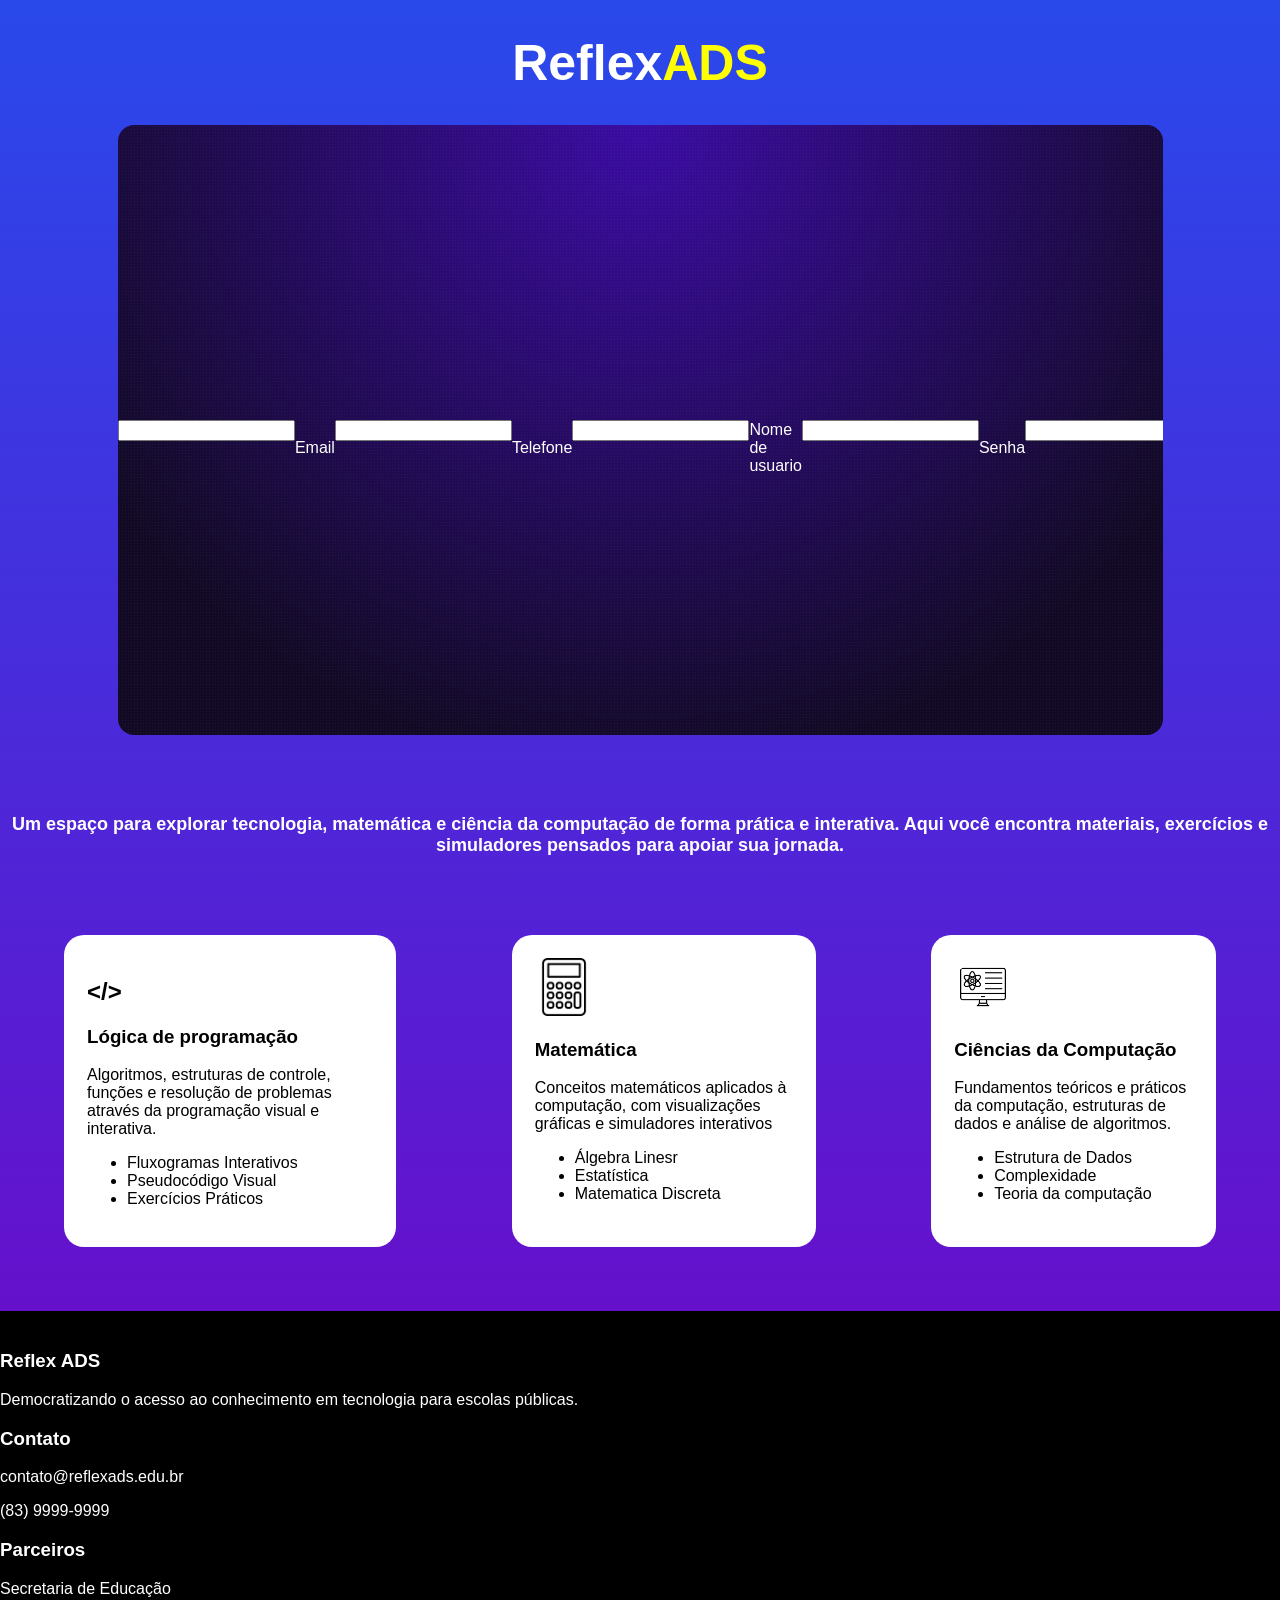
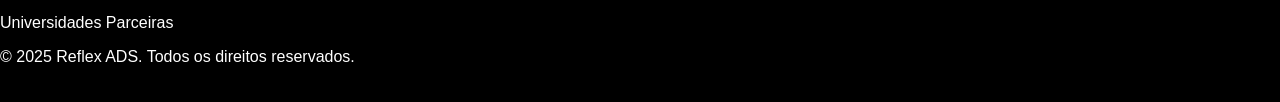
==== cadastro.html @ 3d188626 "adicionei duas telas novas (inicial e explorar)" ====
<!DOCTYPE html>
 <html lang="pt-br">
 <head>
    <meta charset="UTF-8">
    <meta name="viewport" content="width=device-width, initial-scale=1.0">

    <link rel="stylesheet" href="/src/style.css">
    

    <title>Cadastro Reflex ADS</title>
 </head>
 <body>

     <h1 id="reflex">Reflex <span id="ads">ADS</span></h1>

   <section class="seccadastro">
        <div id="cadastro" class="cadastro">
            <h2>Cadastro</h2
            <label for="name">Nome completo</label><br>
            <input type="text" id="name" name="name"><br><br

            <label for="idade">Idade</label><br>
            <input type="number" id="idade" name="idade"><br><br

            <label for="email">Email</label><br>
            <input type="email" name="email" id="email"><br><br

            <label for="telefone">Telefone</label><br>
            <input type="number"  name="tel" id="tel"><br><br

            <label for="text">Nome de usuario</label><br>
            <input type="text" name="user" id="user" tel><br><br

            <label for="password">Senha</label><br>
            <input type="password" name="password" id="password"><br><br

            <label for="confirmPassword">Confirme sua senha</label><br>

            <input type="password" name="confirmPassword" id="confirmPassword"><br><br

            <button id="register" class="register">Finalizar Cadastro</button

            <button id="login" class="login">Login</button>
            
            
        </div>
    </section>

   
    <section id="descricao-cad" class="descricao-cad">
       
     <h2>Um espaço para explorar tecnologia, matemática e ciência da computação de forma prática e interativa. Aqui você encontra materiais, exercícios e simuladores pensados para apoiar sua jornada.</h2>

    </section>



    <section id="cardsinfo" class="cardsinfo">

        <div id="logicaProg" class="logicaProg">
           <h2><strong>&lt/&gt</strong></h2>
            <h3>Lógica de programação</h3>
            <p>Algoritmos, estruturas de controle, funções e resolução de problemas através da programação visual e interativa.</p>
        
            <ul>
                <li>Fluxogramas Interativos</li>
                <li>Pseudocódigo Visual</li>
                <li>Exercícios Práticos</li>
            </ul>
        </div>

        <div id="matematica" class="matematica">
            <img src="/src/img/fiveicon_calculadora.png" alt="Icone de calculadora" style="width: 58px; height: 58px;">
            <h3>Matemática</h3>
            <p>Conceitos matemáticos aplicados à computação, com visualizações gráficas e simuladores interativos</p>
        
            <ul>
                <li>Álgebra Linesr</li>
                <li>Estatística</li>
                <li>Matematica Discreta</li>
            </ul>
        </div>

        <div id="cienciasComput" class="cienciasComput">
            <img src="/src/img/cienciasComput.png" alt="Ciencia da computação" style="width: 58px; height: 58px;">

            <h3>Ciências da Computação</h3>
            <p>Fundamentos teóricos e práticos da computação, estruturas de dados e análise de algoritmos.</p>      

            <ul>
                <li>Estrutura de Dados</li>
                <li>Complexidade</li>
                <li>Teoria da computação</li>
            </ul>

        </div>

    </section>



    <footer>
       <h3>Reflex ADS</h3>
       <p>Democratizando o acesso ao conhecimento em tecnologia para escolas públicas.</p> 
        

       <h3>Contato</h3>
       <p>contato@reflexads.edu.br</p>
       <p>(83) 9999-9999</p>

       <h3>Parceiros</h3>
       <p>Secretaria de Educação</p>
       <p>Universidades Parceiras</p>



       <p>© 2025 Reflex ADS. Todos os direitos reservados.</p>
        
        
    
    </footer>



    
 </body>
 </html>
---- src/style.css ----
body{
    color: white;
    font: 1em sans-serif;
    padding: 0;
    height: 100%;
    margin: 0;
    background: linear-gradient(to bottom, #2949EB, #7700C2);
}

h1{
    font-size: 50px;
    display: flex;
    align-items: center;
    justify-content: center;
}

span{
    color: yellow;
}



.seccadastro{
    display: flex;
    align-items: center;
    justify-content: center;

}


.login{
    width: 981px;
    height: 546px;
    display: flex;
    justify-content: center;
    align-items: center;
    position: relative;
    overflow: hidden;
    border-radius: 1rem;
    background: radial-gradient(circle at top center, #3b0ca3 0%, #120a25 80%);
    background-size: cover;
    color: #fff;
    padding: 2rem;
    
    
}



.login::after{
    content: "";
    position: absolute;
    inset: 0;
    background-image: radial-gradient(white 1px, transparent 1px);
    background-size: 3px 3px;
    opacity: 0.05;
    pointer-events: none;
    z-index: 2;
}

.descricao-cad h2{
    display: flex;
    align-items: center;
    justify-content: center;
    padding-top: 5%;
    font-size: 18px;
    text-align: center;
}

.descricao-log h2{
    display: flex;
    align-items: center;
    justify-content: center;
    padding-top: 5%;
    font-size: 18px;
    text-align: center;
}


.cadastro{
    display: flex;
    width: 981px;
    height: 546px;
    align-items: center;
    justify-content: center;
    position: relative;
    overflow: hidden;
    border-radius: 1rem;
    background: radial-gradient(circle at top center, #3b0ca3 0%, #120a25 80%);
    background-size: cover;
    color: #fff;
    padding: 2rem;  
}

.cadastro::after{
    content: "";
    position: absolute;
    inset: 0;
    background-image: radial-gradient(white 1px, transparent 1px);
    background-size: 3px 3px;
    opacity: 0.05;
    pointer-events: none;
    z-index: 2;
}
   

.cardsinfo{
    
    display: flex;
    padding: 5%;
    gap: 10%;
}

.logicaProg{
    padding: 2%;
    color: black;
    border-radius: 20px;
    background-color: white;

}

.matematica{
    padding: 2%;
    color: black;
    border-radius: 20px;
    background-color: white;
}

.cienciasComput{
    padding: 2%;
    border-radius: 20px;
    color: black;
    background-color: white;
}












footer{
    color: white;
    max-width: 100%;
    background-color: black;
    width: 100%;
    padding: 20px 0;
}
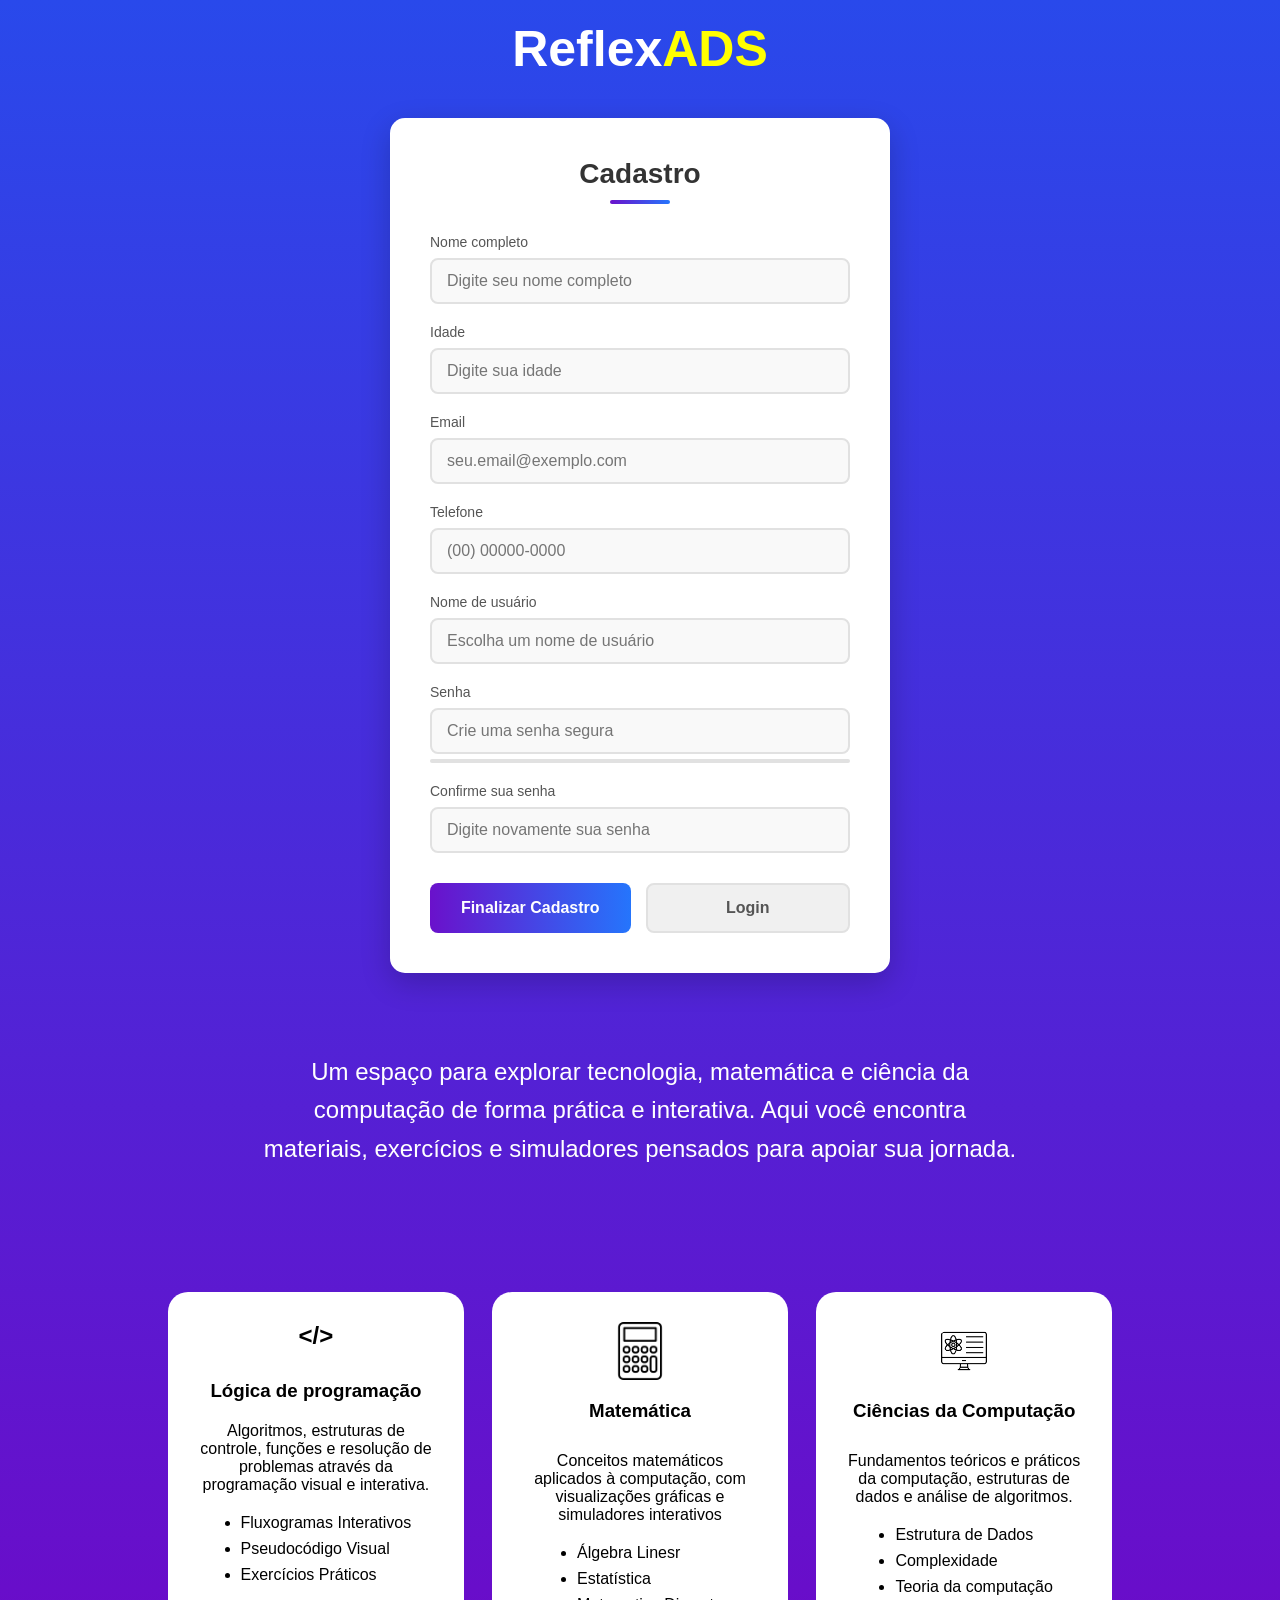
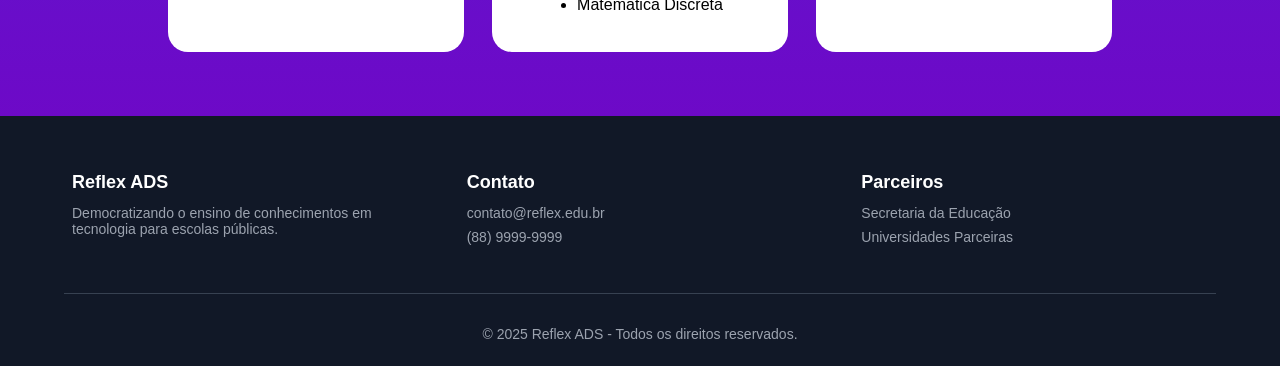
==== commit c14eedfb: "adicionei tela de quizz" ====
--- a/cadastro.html
+++ b/cadastro.html
@@ -13,36 +13,55 @@
 
      <h1 id="reflex">Reflex <span id="ads">ADS</span></h1>
 
-   <section class="seccadastro">
-        <div id="cadastro" class="cadastro">
-            <h2>Cadastro</h2
-            <label for="name">Nome completo</label><br>
-            <input type="text" id="name" name="name"><br><br
-
-            <label for="idade">Idade</label><br>
-            <input type="number" id="idade" name="idade"><br><br
-
-            <label for="email">Email</label><br>
-            <input type="email" name="email" id="email"><br><br
-
-            <label for="telefone">Telefone</label><br>
-            <input type="number"  name="tel" id="tel"><br><br
-
-            <label for="text">Nome de usuario</label><br>
-            <input type="text" name="user" id="user" tel><br><br
-
-            <label for="password">Senha</label><br>
-            <input type="password" name="password" id="password"><br><br
-
-            <label for="confirmPassword">Confirme sua senha</label><br>
-
-            <input type="password" name="confirmPassword" id="confirmPassword"><br><br
-
-            <button id="register" class="register">Finalizar Cadastro</button
-
-            <button id="login" class="login">Login</button>
-            
-            
+    <section class="seccadastro">
+        <div class="containerCadastroLog">
+            <div id="cadastro" class="cadastro">
+                <h2>Cadastro</h2>
+                
+                <div class="form-group">
+                    <label for="name">Nome completo</label>
+                    <input type="text" id="name" name="name" class="form" placeholder="Digite seu nome completo">
+                </div>
+                
+                <div class="form-group">
+                    <label for="idade">Idade</label>
+                    <input type="number" id="idade" name="idade" class="form" placeholder="Digite sua idade" min="1" max="120">
+                </div>
+                
+                <div class="form-group">
+                    <label for="email">Email</label>
+                    <input type="email" name="email" id="email" class="form" placeholder="seu.email@exemplo.com">
+                </div>
+                
+                <div class="form-group">
+                    <label for="tel">Telefone</label>
+                    <input type="tel" name="tel" id="tel" class="form" placeholder="(00) 00000-0000">
+                </div>
+                
+                <div class="form-group">
+                    <label for="user">Nome de usuário</label>
+                    <input type="text" name="user" id="user" class="form" placeholder="Escolha um nome de usuário">
+                </div>
+                
+                <div class="form-group">
+                    <label for="password">Senha</label>
+                    <input type="password" name="password" id="password" class="form" placeholder="Crie uma senha segura">
+                    <div class="password-strength">
+                        <div class="strength-meter" id="strength-meter"></div>
+                    </div>
+                </div>
+                
+                <div class="form-group">
+                    <label for="confirmPassword">Confirme sua senha</label>
+                    <input type="password" name="confirmPassword" id="confirmPassword" class="form" placeholder="Digite novamente sua senha">
+                    <div class="password-match" id="password-match"></div>
+                </div>
+                
+                <div class="button-container">
+                    <button id="buttonregister" class="buttonregister">Finalizar Cadastro</button>
+                    <button id="buttonlogin" class="buttonlogin">Login</button>
+                </div>
+            </div>
         </div>
     </section>
 
@@ -99,25 +118,28 @@
 
 
 
-    <footer>
-       <h3>Reflex ADS</h3>
-       <p>Democratizando o acesso ao conhecimento em tecnologia para escolas públicas.</p> 
-        
-
-       <h3>Contato</h3>
-       <p>contato@reflexads.edu.br</p>
-       <p>(83) 9999-9999</p>
-
-       <h3>Parceiros</h3>
-       <p>Secretaria de Educação</p>
-       <p>Universidades Parceiras</p>
-
-
-
-       <p>© 2025 Reflex ADS. Todos os direitos reservados.</p>
-        
-        
-    
+   <footer class="rodape">
+        <div class="container">
+            <div class="rodape-conteudo">
+                <div class="rodape-coluna">
+                    <h3>Reflex ADS</h3>
+                    <p>Democratizando o ensino de conhecimentos em tecnologia para escolas públicas.</p>
+                </div>
+                <div class="rodape-coluna">
+                    <h3>Contato</h3>
+                    <p>contato@reflex.edu.br</p>
+                    <p>(88) 9999-9999</p>
+                </div>
+                <div class="rodape-coluna">
+                    <h3>Parceiros</h3>
+                    <p>Secretaria da Educação</p>
+                    <p>Universidades Parceiras</p>
+                </div>
+            </div>
+            <div class="rodape-copyright">
+                <p>© 2025 Reflex ADS - Todos os direitos reservados.</p>
+            </div>
+        </div>
     </footer>
 
 
--- a/src/style.css
+++ b/src/style.css
@@ -1,153 +1,301 @@
-body{
-    color: white;
-    font: 1em sans-serif;
-    padding: 0;
-    height: 100%;
-    margin: 0;
-    background: linear-gradient(to bottom, #2949EB, #7700C2);
-}
-
-h1{
-    font-size: 50px;
-    display: flex;
+* {
+  margin: 0;
+  padding: 0;
+  box-sizing: border-box;
+  font-family: -apple-system, BlinkMacSystemFont, 'Segoe UI', Roboto, Oxygen,
+    Ubuntu, Cantarell, sans-serif;
+}
+
+body {
+  color: white;
+  min-height: 100vh;
+  background: linear-gradient(to bottom, #2949eb, #7700c2);
+  display: flex;
+  flex-direction: column;
+  align-items: center;
+}
+
+h1 {
+  font-size: 50px;
+  display: flex;
+  align-items: center;
+  justify-content: center;
+  margin: 20px 0;
+}
+
+span {
+  color: yellow;
+}
+
+/* SEÇÃO CADASTRO/LOGIN */
+.seccadastro {
+  width: 100%;
+  display: flex;
+  justify-content: center;
+  align-items: center;
+  margin: 20px 0;
+}
+
+.containerCadastroLog {
+  background-color: white;
+  border-radius: 15px;
+  box-shadow: 0 10px 30px rgba(0, 0, 0, 0.2);
+  overflow: hidden;
+  width: 100%;
+  max-width: 500px;
+}
+
+.cadastro, .login {
+  padding: 40px;
+}
+
+.cadastro h2, .login h2 {
+  color: #333;
+  text-align: center;
+  margin-bottom: 30px;
+  font-size: 28px;
+  font-weight: 600;
+  position: relative;
+}
+
+.cadastro h2:after, .login h2:after {
+  content: '';
+  display: block;
+  width: 60px;
+  height: 4px;
+  background: linear-gradient(to right, #6a11cb, #2575fc);
+  margin: 10px auto 0;
+  border-radius: 2px;
+}
+
+.form-group {
+  margin-bottom: 20px;
+  position: relative;
+}
+
+.cadastro label, .login label {
+  display: block;
+  margin-bottom: 8px;
+  font-weight: 500;
+  color: #555;
+  font-size: 14px;
+}
+
+.cadastro input, .login input {
+  width: 100%;
+  padding: 12px 15px;
+  border: 2px solid #e1e1e1;
+  border-radius: 8px;
+  font-size: 16px;
+  transition: all 0.3s ease;
+  background-color: #f9f9f9;
+}
+
+.cadastro input:focus, .login input:focus {
+  border-color: #6a11cb;
+  background-color: white;
+  box-shadow: 0 0 0 3px rgba(106, 17, 203, 0.1);
+  outline: none;
+}
+
+.button-container {
+  display: flex;
+  gap: 15px;
+  margin-top: 30px;
+}
+
+.buttonregister, .buttonlogin, .cinfirmlogin {
+  flex: 1;
+  padding: 14px;
+  border: none;
+  border-radius: 8px;
+  font-size: 16px;
+  font-weight: 600;
+  cursor: pointer;
+  transition: all 0.3s ease;
+}
+
+.buttonregister, .cinfirmlogin {
+  background: linear-gradient(to right, #6a11cb, #2575fc);
+  color: white;
+}
+
+.buttonregister:hover, .cinfirmlogin:hover {
+  transform: translateY(-2px);
+  box-shadow: 0 5px 15px rgba(106, 17, 203, 0.4);
+}
+
+.buttonlogin {
+  background-color: #f0f0f0;
+  color: #555;
+  border: 2px solid #e1e1e1;
+}
+
+.buttonlogin:hover {
+  background-color: #e5e5e5;
+  transform: translateY(-2px);
+}
+
+.password-strength {
+  height: 4px;
+  background-color: #e1e1e1;
+  border-radius: 2px;
+  margin-top: 5px;
+  overflow: hidden;
+}
+
+.strength-meter {
+  height: 100%;
+  width: 0;
+  transition: all 0.3s ease;
+}
+
+.password-match {
+  font-size: 12px;
+  margin-top: 5px;
+  display: none;
+}
+
+.password-match.valid {
+  color: #2ecc71;
+}
+
+.password-match.invalid {
+  color: #e74c3c;
+}
+
+/* SEÇÃO DESCRIÇÃO */
+.descricao-cad, .descricao-log {
+  width: 100%;
+  max-width: 800px;
+  text-align: center;
+  padding: 40px 20px;
+  margin: 20px 0;
+}
+
+.descricao-cad h2, .descricao-log h2 {
+  font-size: 1.5rem;
+  font-weight: 400;
+  line-height: 1.6;
+}
+
+/* SEÇÃO CARDS */
+.cardsinfo {
+  display: flex;
+  justify-content: center;
+  padding: 5% 10%;
+  gap: 3%;
+  width: 100%;
+  max-width: 1200px;
+  flex-wrap: wrap;
+}
+
+.logicaProg, .matematica, .cienciasComput {
+  display: flex;
+  flex-direction: column;
+  align-items: center;
+  padding: 30px;
+  gap: 20px;
+  color: black;
+  border-radius: 20px;
+  background-color: white;
+  transition: transform 0.3s ease, box-shadow 0.3s ease;
+  flex: 1;
+  min-width: 250px;
+  max-width: 350px;
+  text-align: center;
+}
+
+.logicaProg:hover, .matematica:hover, .cienciasComput:hover {
+  transform: translateY(-5px);
+  box-shadow: 0 10px 25px rgba(0, 0, 0, 0.1);
+}
+
+.logicaProg h2, .matematica h3, .cienciasComput h3 {
+  margin-bottom: 10px;
+}
+
+.logicaProg ul, .matematica ul, .cienciasComput ul {
+  text-align: left;
+  padding-left: 20px;
+}
+
+.logicaProg li, .matematica li, .cienciasComput li {
+  margin-bottom: 8px;
+}
+
+/* RODAPÉ */
+.rodape {
+  background-color: #111827;
+  color: #ffffff;
+  padding: 3rem 1.5rem 1.5rem;
+  width: 100%;
+  margin-top: auto;
+}
+
+.rodape-conteudo {
+  max-width: 1152px;
+  margin: 0 auto;
+  display: grid;
+  grid-template-columns: repeat(auto-fit, minmax(250px, 1fr));
+  gap: 2rem;
+  margin-bottom: 2rem;
+}
+
+.rodape-coluna {
+  padding: 0.5rem;
+}
+
+.rodape-coluna h3 {
+  font-weight: 700;
+  font-size: 1.125rem;
+  margin-bottom: 0.75rem;
+}
+
+.rodape-coluna p {
+  color: #9ca3af;
+  font-size: 0.875rem;
+  margin-bottom: 0.5rem;
+}
+
+.rodape-copyright {
+  max-width: 1152px;
+  margin: 0 auto;
+  padding-top: 2rem;
+  border-top: 1px solid #374151;
+  text-align: center;
+}
+
+.rodape-copyright p {
+  color: #9ca3af;
+  font-size: 0.875rem;
+}
+
+/* RESPONSIVIDADE */
+@media (max-width: 768px) {
+  .cardsinfo {
+    flex-direction: column;
     align-items: center;
-    justify-content: center;
-}
-
-span{
-    color: yellow;
-}
-
-
-
-.seccadastro{
-    display: flex;
-    align-items: center;
-    justify-content: center;
-
-}
-
-
-.login{
-    width: 981px;
-    height: 546px;
-    display: flex;
-    justify-content: center;
-    align-items: center;
-    position: relative;
-    overflow: hidden;
-    border-radius: 1rem;
-    background: radial-gradient(circle at top center, #3b0ca3 0%, #120a25 80%);
-    background-size: cover;
-    color: #fff;
-    padding: 2rem;
-    
-    
-}
-
-
-
-.login::after{
-    content: "";
-    position: absolute;
-    inset: 0;
-    background-image: radial-gradient(white 1px, transparent 1px);
-    background-size: 3px 3px;
-    opacity: 0.05;
-    pointer-events: none;
-    z-index: 2;
-}
-
-.descricao-cad h2{
-    display: flex;
-    align-items: center;
-    justify-content: center;
-    padding-top: 5%;
-    font-size: 18px;
-    text-align: center;
-}
-
-.descricao-log h2{
-    display: flex;
-    align-items: center;
-    justify-content: center;
-    padding-top: 5%;
-    font-size: 18px;
-    text-align: center;
-}
-
-
-.cadastro{
-    display: flex;
-    width: 981px;
-    height: 546px;
-    align-items: center;
-    justify-content: center;
-    position: relative;
-    overflow: hidden;
-    border-radius: 1rem;
-    background: radial-gradient(circle at top center, #3b0ca3 0%, #120a25 80%);
-    background-size: cover;
-    color: #fff;
-    padding: 2rem;  
-}
-
-.cadastro::after{
-    content: "";
-    position: absolute;
-    inset: 0;
-    background-image: radial-gradient(white 1px, transparent 1px);
-    background-size: 3px 3px;
-    opacity: 0.05;
-    pointer-events: none;
-    z-index: 2;
-}
-   
-
-.cardsinfo{
-    
-    display: flex;
-    padding: 5%;
-    gap: 10%;
-}
-
-.logicaProg{
-    padding: 2%;
-    color: black;
-    border-radius: 20px;
-    background-color: white;
-
-}
-
-.matematica{
-    padding: 2%;
-    color: black;
-    border-radius: 20px;
-    background-color: white;
-}
-
-.cienciasComput{
-    padding: 2%;
-    border-radius: 20px;
-    color: black;
-    background-color: white;
-}
-
-
-
-
-
-
-
-
-
-
-
-
-footer{
-    color: white;
-    max-width: 100%;
-    background-color: black;
+  }
+  
+  .logicaProg, .matematica, .cienciasComput {
     width: 100%;
-    padding: 20px 0;
+    max-width: 400px;
+  }
+  
+  .button-container {
+    flex-direction: column;
+  }
+  
+  .cadastro, .login {
+    padding: 30px 20px;
+  }
+  
+  h1 {
+    font-size: 40px;
+  }
+  
+  .descricao-cad h2, .descricao-log h2 {
+    font-size: 1.2rem;
+  }
 }
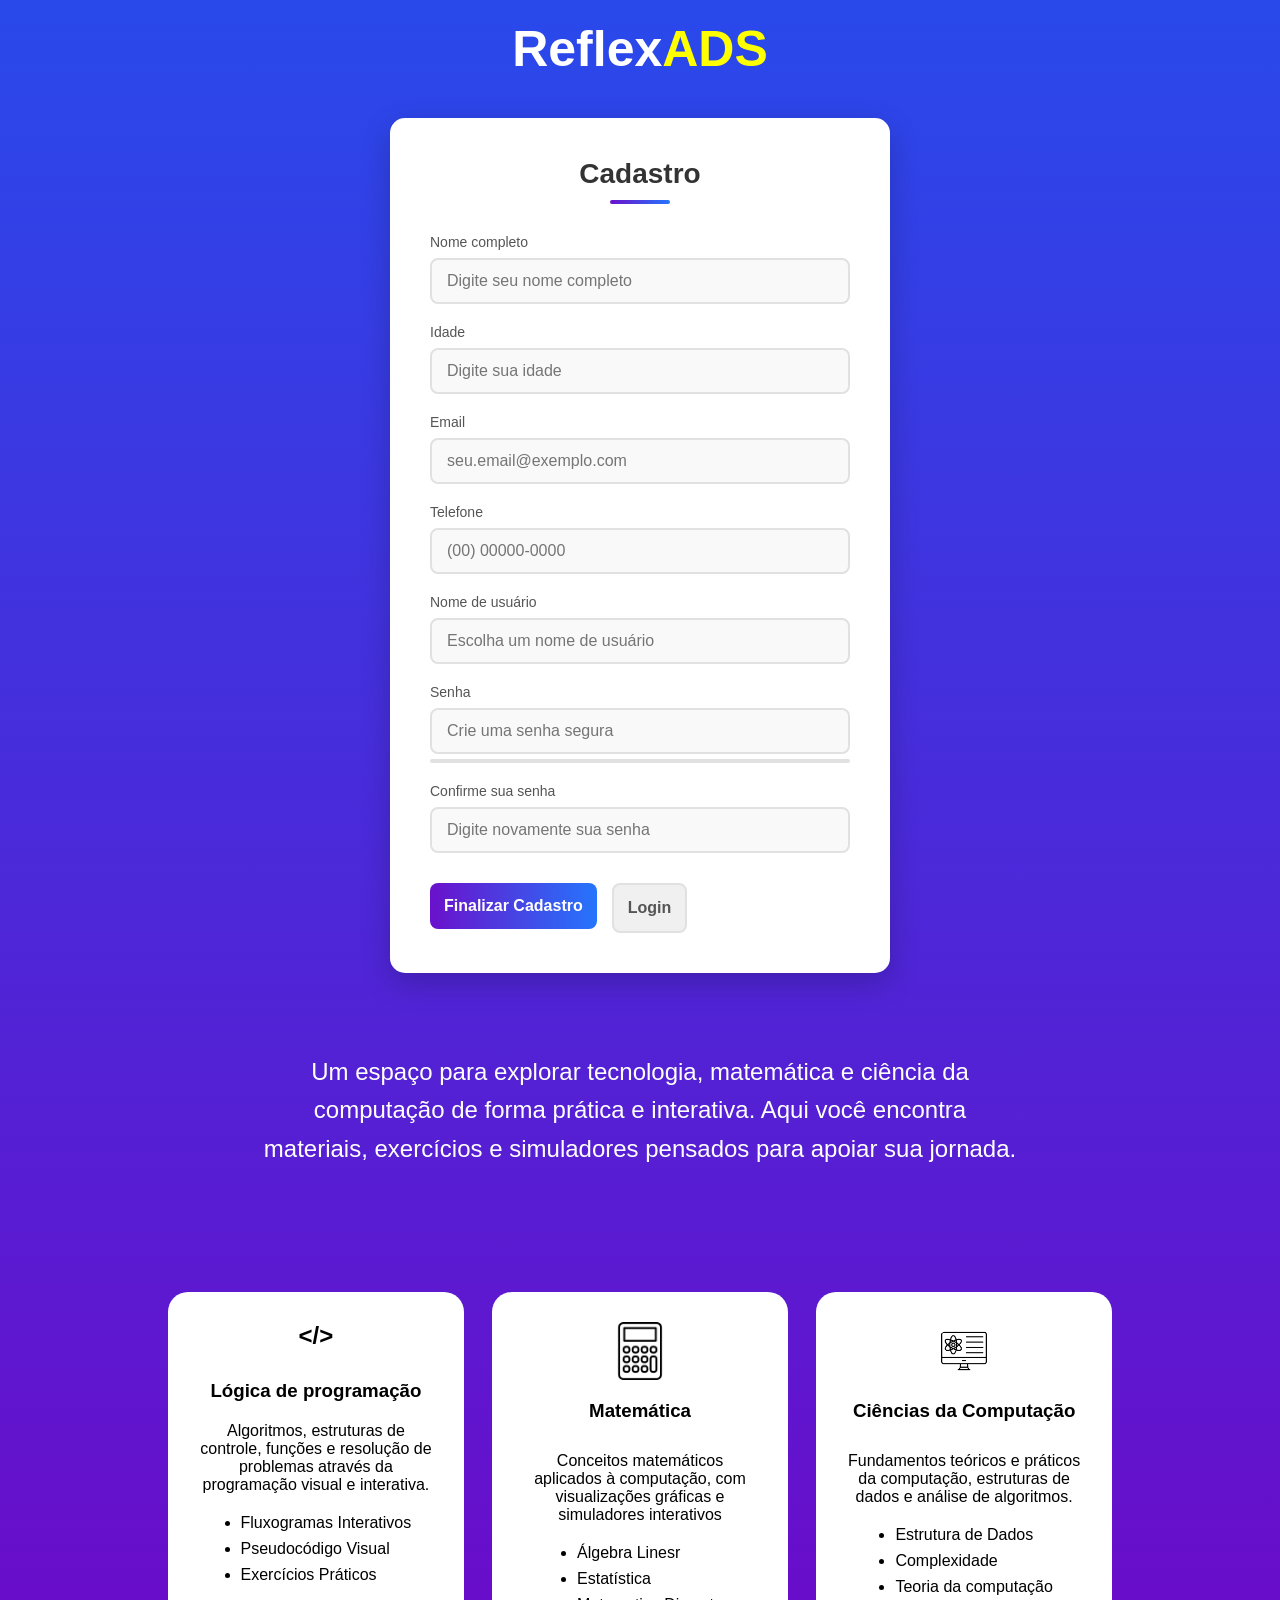
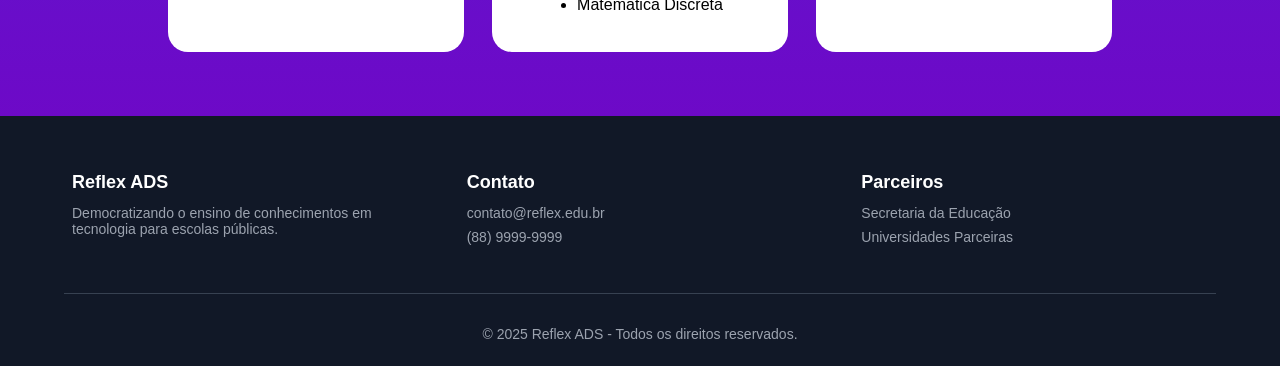
==== commit 1bb05136: "telas de recuperaçao e esqueceu senha" ====
--- a/cadastro.html
+++ b/cadastro.html
@@ -1,74 +1,86 @@
- <!DOCTYPE html>
- <html lang="pt-br">
- <head>
+<!DOCTYPE html>
+<html lang="pt-br">
+
+<head>
     <meta charset="UTF-8">
     <meta name="viewport" content="width=device-width, initial-scale=1.0">
 
     <link rel="stylesheet" href="/src/style.css">
-    
+
 
     <title>Cadastro Reflex ADS</title>
- </head>
- <body>
+</head>
 
-     <h1 id="reflex">Reflex <span id="ads">ADS</span></h1>
+<body>
+
+    <h1 id="reflex">Reflex <span id="ads">ADS</span></h1>
 
     <section class="seccadastro">
         <div class="containerCadastroLog">
             <div id="cadastro" class="cadastro">
                 <h2>Cadastro</h2>
-                
+
                 <div class="form-group">
                     <label for="name">Nome completo</label>
                     <input type="text" id="name" name="name" class="form" placeholder="Digite seu nome completo">
                 </div>
-                
+
                 <div class="form-group">
                     <label for="idade">Idade</label>
-                    <input type="number" id="idade" name="idade" class="form" placeholder="Digite sua idade" min="1" max="120">
+                    <input type="number" id="idade" name="idade" class="form" placeholder="Digite sua idade" min="1"
+                        max="120">
                 </div>
-                
+
                 <div class="form-group">
                     <label for="email">Email</label>
                     <input type="email" name="email" id="email" class="form" placeholder="seu.email@exemplo.com">
                 </div>
-                
+
                 <div class="form-group">
                     <label for="tel">Telefone</label>
                     <input type="tel" name="tel" id="tel" class="form" placeholder="(00) 00000-0000">
                 </div>
-                
+
                 <div class="form-group">
                     <label for="user">Nome de usuário</label>
                     <input type="text" name="user" id="user" class="form" placeholder="Escolha um nome de usuário">
                 </div>
-                
+
                 <div class="form-group">
                     <label for="password">Senha</label>
-                    <input type="password" name="password" id="password" class="form" placeholder="Crie uma senha segura">
+                    <input type="password" name="password" id="password" class="form"
+                        placeholder="Crie uma senha segura">
                     <div class="password-strength">
                         <div class="strength-meter" id="strength-meter"></div>
                     </div>
                 </div>
-                
+
                 <div class="form-group">
                     <label for="confirmPassword">Confirme sua senha</label>
-                    <input type="password" name="confirmPassword" id="confirmPassword" class="form" placeholder="Digite novamente sua senha">
+                    <input type="password" name="confirmPassword" id="confirmPassword" class="form"
+                        placeholder="Digite novamente sua senha">
                     <div class="password-match" id="password-match"></div>
                 </div>
-                
+
                 <div class="button-container">
-                    <button id="buttonregister" class="buttonregister">Finalizar Cadastro</button>
-                    <button id="buttonlogin" class="buttonlogin">Login</button>
+                    <a href="/index.html">
+                        <button id="buttonregister" class="buttonregister">Finalizar Cadastro</button>
+
+                    </a>
+                    <a href="/login.html">
+                        <button id="buttonlogin" class="buttonlogin">Login</button>
+
+                    </a>
                 </div>
             </div>
         </div>
     </section>
 
-   
+
     <section id="descricao-cad" class="descricao-cad">
-       
-     <h2>Um espaço para explorar tecnologia, matemática e ciência da computação de forma prática e interativa. Aqui você encontra materiais, exercícios e simuladores pensados para apoiar sua jornada.</h2>
+
+        <h2>Um espaço para explorar tecnologia, matemática e ciência da computação de forma prática e interativa. Aqui
+            você encontra materiais, exercícios e simuladores pensados para apoiar sua jornada.</h2>
 
     </section>
 
@@ -77,10 +89,11 @@
     <section id="cardsinfo" class="cardsinfo">
 
         <div id="logicaProg" class="logicaProg">
-           <h2><strong>&lt/&gt</strong></h2>
+            <h2><strong>&lt/&gt</strong></h2>
             <h3>Lógica de programação</h3>
-            <p>Algoritmos, estruturas de controle, funções e resolução de problemas através da programação visual e interativa.</p>
-        
+            <p>Algoritmos, estruturas de controle, funções e resolução de problemas através da programação visual e
+                interativa.</p>
+
             <ul>
                 <li>Fluxogramas Interativos</li>
                 <li>Pseudocódigo Visual</li>
@@ -92,7 +105,7 @@
             <img src="/src/img/fiveicon_calculadora.png" alt="Icone de calculadora" style="width: 58px; height: 58px;">
             <h3>Matemática</h3>
             <p>Conceitos matemáticos aplicados à computação, com visualizações gráficas e simuladores interativos</p>
-        
+
             <ul>
                 <li>Álgebra Linesr</li>
                 <li>Estatística</li>
@@ -104,7 +117,7 @@
             <img src="/src/img/cienciasComput.png" alt="Ciencia da computação" style="width: 58px; height: 58px;">
 
             <h3>Ciências da Computação</h3>
-            <p>Fundamentos teóricos e práticos da computação, estruturas de dados e análise de algoritmos.</p>      
+            <p>Fundamentos teóricos e práticos da computação, estruturas de dados e análise de algoritmos.</p>
 
             <ul>
                 <li>Estrutura de Dados</li>
@@ -118,7 +131,7 @@
 
 
 
-   <footer class="rodape">
+    <footer class="rodape">
         <div class="container">
             <div class="rodape-conteudo">
                 <div class="rodape-coluna">
@@ -144,6 +157,7 @@
 
 
 
-    
- </body>
- </html>+
+</body>
+
+</html>
--- a/src/style.css
+++ b/src/style.css
@@ -2,7 +2,7 @@
   margin: 0;
   padding: 0;
   box-sizing: border-box;
-  font-family: -apple-system, BlinkMacSystemFont, 'Segoe UI', Roboto, Oxygen,
+  font-family: -apple-system, BlinkMacSystemFont, "Segoe UI", Roboto, Oxygen,
     Ubuntu, Cantarell, sans-serif;
 }
 
@@ -45,11 +45,17 @@
   max-width: 500px;
 }
 
-.cadastro, .login {
+.cadastro,
+.login {
   padding: 40px;
 }
 
-.cadastro h2, .login h2 {
+#informRecuperarSenha {
+  color: black;
+}
+
+.cadastro h2,
+.login h2 {
   color: #333;
   text-align: center;
   margin-bottom: 30px;
@@ -58,8 +64,9 @@
   position: relative;
 }
 
-.cadastro h2:after, .login h2:after {
-  content: '';
+.cadastro h2:after,
+.login h2:after {
+  content: "";
   display: block;
   width: 60px;
   height: 4px;
@@ -73,7 +80,8 @@
   position: relative;
 }
 
-.cadastro label, .login label {
+.cadastro label,
+.login label {
   display: block;
   margin-bottom: 8px;
   font-weight: 500;
@@ -81,7 +89,8 @@
   font-size: 14px;
 }
 
-.cadastro input, .login input {
+.cadastro input,
+.login input {
   width: 100%;
   padding: 12px 15px;
   border: 2px solid #e1e1e1;
@@ -91,7 +100,8 @@
   background-color: #f9f9f9;
 }
 
-.cadastro input:focus, .login input:focus {
+.cadastro input:focus,
+.login input:focus {
   border-color: #6a11cb;
   background-color: white;
   box-shadow: 0 0 0 3px rgba(106, 17, 203, 0.1);
@@ -104,7 +114,9 @@
   margin-top: 30px;
 }
 
-.buttonregister, .buttonlogin, .cinfirmlogin {
+.buttonregister,
+.buttonlogin,
+.cinfirmlogin {
   flex: 1;
   padding: 14px;
   border: none;
@@ -115,12 +127,14 @@
   transition: all 0.3s ease;
 }
 
-.buttonregister, .cinfirmlogin {
+.buttonregister,
+.cinfirmlogin {
   background: linear-gradient(to right, #6a11cb, #2575fc);
   color: white;
 }
 
-.buttonregister:hover, .cinfirmlogin:hover {
+.buttonregister:hover,
+.cinfirmlogin:hover {
   transform: translateY(-2px);
   box-shadow: 0 5px 15px rgba(106, 17, 203, 0.4);
 }
@@ -165,7 +179,8 @@
 }
 
 /* SEÇÃO DESCRIÇÃO */
-.descricao-cad, .descricao-log {
+.descricao-cad,
+.descricao-log {
   width: 100%;
   max-width: 800px;
   text-align: center;
@@ -173,7 +188,8 @@
   margin: 20px 0;
 }
 
-.descricao-cad h2, .descricao-log h2 {
+.descricao-cad h2,
+.descricao-log h2 {
   font-size: 1.5rem;
   font-weight: 400;
   line-height: 1.6;
@@ -190,7 +206,9 @@
   flex-wrap: wrap;
 }
 
-.logicaProg, .matematica, .cienciasComput {
+.logicaProg,
+.matematica,
+.cienciasComput {
   display: flex;
   flex-direction: column;
   align-items: center;
@@ -206,21 +224,29 @@
   text-align: center;
 }
 
-.logicaProg:hover, .matematica:hover, .cienciasComput:hover {
+.logicaProg:hover,
+.matematica:hover,
+.cienciasComput:hover {
   transform: translateY(-5px);
   box-shadow: 0 10px 25px rgba(0, 0, 0, 0.1);
 }
 
-.logicaProg h2, .matematica h3, .cienciasComput h3 {
+.logicaProg h2,
+.matematica h3,
+.cienciasComput h3 {
   margin-bottom: 10px;
 }
 
-.logicaProg ul, .matematica ul, .cienciasComput ul {
+.logicaProg ul,
+.matematica ul,
+.cienciasComput ul {
   text-align: left;
   padding-left: 20px;
 }
 
-.logicaProg li, .matematica li, .cienciasComput li {
+.logicaProg li,
+.matematica li,
+.cienciasComput li {
   margin-bottom: 8px;
 }
 
@@ -277,25 +303,29 @@
     flex-direction: column;
     align-items: center;
   }
-  
-  .logicaProg, .matematica, .cienciasComput {
+
+  .logicaProg,
+  .matematica,
+  .cienciasComput {
     width: 100%;
     max-width: 400px;
   }
-  
+
   .button-container {
     flex-direction: column;
   }
-  
-  .cadastro, .login {
+
+  .cadastro,
+  .login {
     padding: 30px 20px;
   }
-  
+
   h1 {
     font-size: 40px;
   }
-  
-  .descricao-cad h2, .descricao-log h2 {
+
+  .descricao-cad h2,
+  .descricao-log h2 {
     font-size: 1.2rem;
   }
-}+}
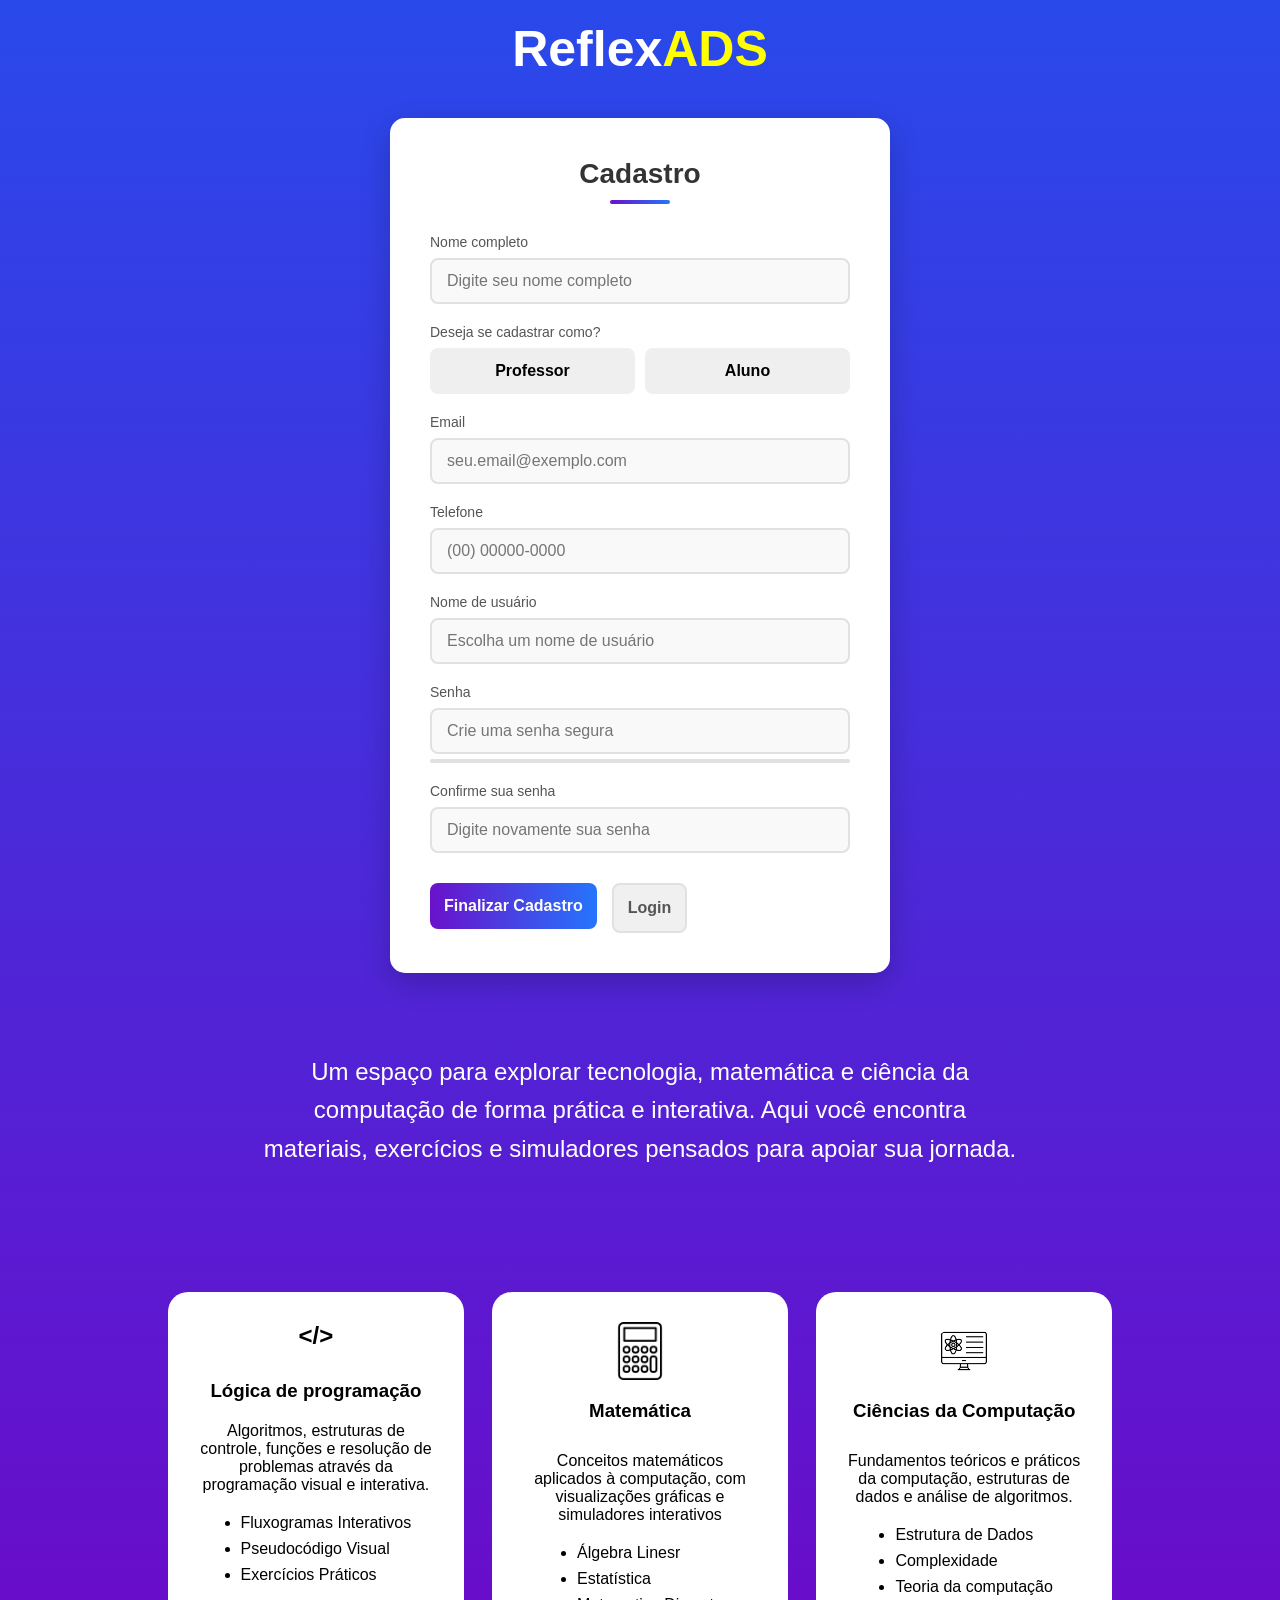
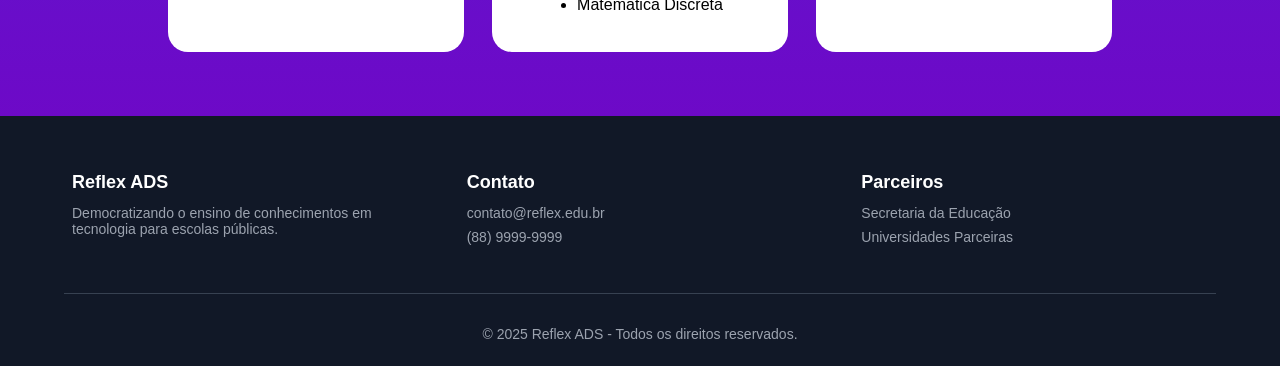
==== commit 723116c7: "cadastro corrigido e js adicionado a cadastro ainda falta coisabagarai" ====
--- a/cadastro.html
+++ b/cadastro.html
@@ -26,12 +26,18 @@
                 </div>
 
                 <div class="form-group">
-                    <label for="idade">Idade</label>
-                    <input type="number" id="idade" name="idade" class="form" placeholder="Digite sua idade" min="1"
-                        max="120">
+                    <label for="Professo aluno">Deseja se cadastrar como?</label>
+                    <div class="button-prof-alun">
+                        <button class="buttonProfessor">Professor</button>
+                        <button class="buttonAluno">Aluno</button>
+
+                    </div>
+                    <!-- <input type="number" id="idade" name="idade" class="form" placeholder="Digite sua idade" min="1"
+                        max="120"> -->
                 </div>
 
                 <div class="form-group">
+
                     <label for="email">Email</label>
                     <input type="email" name="email" id="email" class="form" placeholder="seu.email@exemplo.com">
                 </div>
@@ -156,7 +162,7 @@
     </footer>
 
 
-
+    <script src="/src/Js/cadastro.js"></script>
 
 </body>
 
--- a/src/style.css
+++ b/src/style.css
@@ -99,6 +99,42 @@
   transition: all 0.3s ease;
   background-color: #f9f9f9;
 }
+
+
+
+.button-prof-alun {
+  display: flex;
+  gap: 10px;
+}
+
+/*  */
+
+.buttonProfessor,
+.buttonAluno {
+  color: black;
+  flex: 1;
+  padding: 14px;
+  border: none;
+  border-radius: 8px;
+  font-size: 16px;
+  font-weight: 600;
+  cursor: pointer;
+  transition: all 0.3s ease;
+}
+
+.buttonProfessor:hover,
+.buttonAluno:hover {
+  transform: translateY(-2px);
+  box-shadow: 0 5px 15px rgba(106, 17, 203, 0.4);
+}
+
+.buttonProfessor.ativo,
+.buttonAluno.ativo {
+  color: white;
+  background: linear-gradient(to right, #6a11cb, #2575fc);
+}
+
+
 
 .cadastro input:focus,
 .login input:focus {
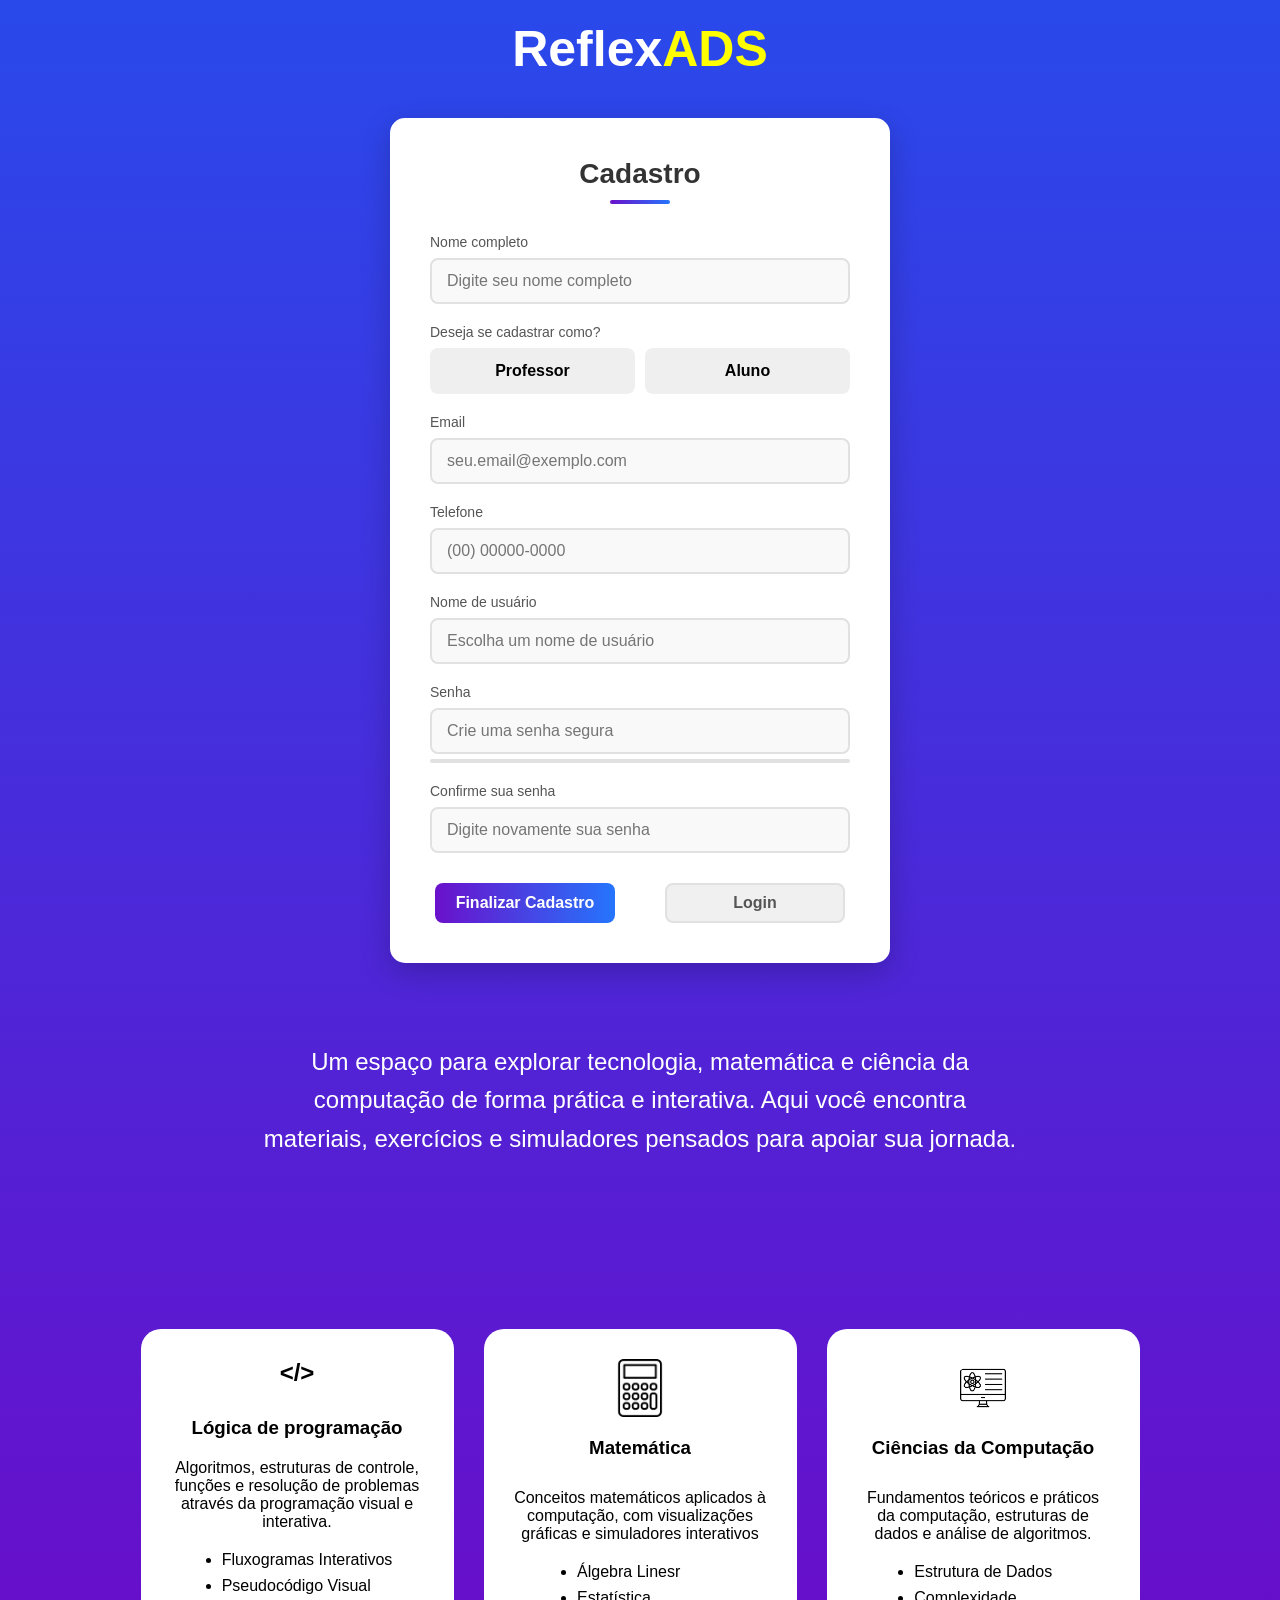
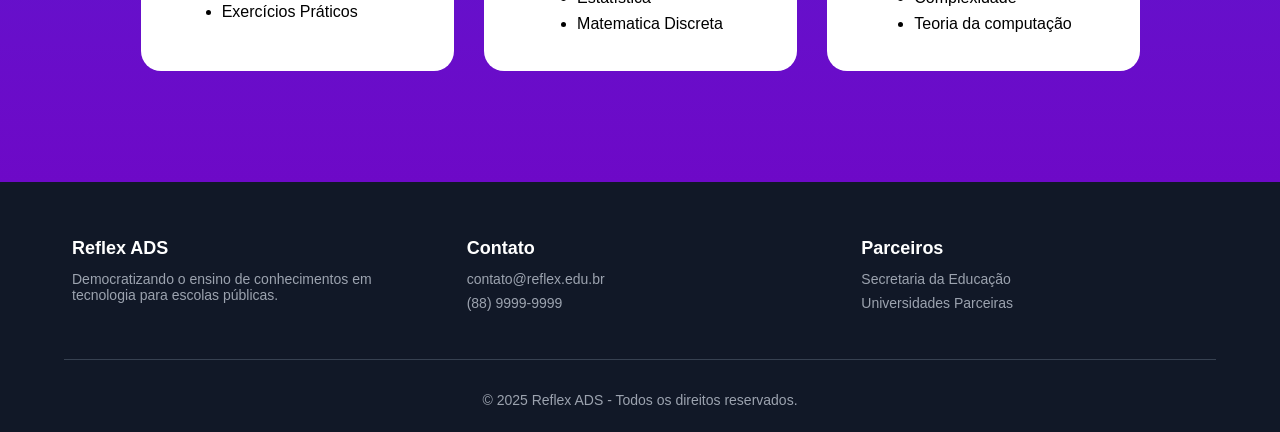
==== commit c813bf19: "fiz uma dash vagaabunda e arrumei os caminhos de ininio para voltar para dashboard aluno, falta de p" ====
--- a/cadastro.html
+++ b/cadastro.html
@@ -69,10 +69,7 @@
                 </div>
 
                 <div class="button-container">
-                    <a href="/index.html">
-                        <button id="buttonregister" class="buttonregister">Finalizar Cadastro</button>
-
-                    </a>
+                    <button id="buttonregister" class="buttonregister">Finalizar Cadastro</button>
                     <a href="/login.html">
                         <button id="buttonlogin" class="buttonlogin">Login</button>
 
@@ -93,46 +90,49 @@
 
 
     <section id="cardsinfo" class="cardsinfo">
+        <div class="cardsinform">
 
-        <div id="logicaProg" class="logicaProg">
-            <h2><strong>&lt/&gt</strong></h2>
-            <h3>Lógica de programação</h3>
-            <p>Algoritmos, estruturas de controle, funções e resolução de problemas através da programação visual e
-                interativa.</p>
+            <div id="logicaProg" class="logicaProg">
+                <h2><strong>&lt/&gt</strong></h2>
+                <h3>Lógica de programação</h3>
+                <p>Algoritmos, estruturas de controle, funções e resolução de problemas através da programação visual e
+                    interativa.</p>
 
-            <ul>
-                <li>Fluxogramas Interativos</li>
-                <li>Pseudocódigo Visual</li>
-                <li>Exercícios Práticos</li>
-            </ul>
+                <ul>
+                    <li>Fluxogramas Interativos</li>
+                    <li>Pseudocódigo Visual</li>
+                    <li>Exercícios Práticos</li>
+                </ul>
+            </div>
+
+            <div id="matematica" class="matematica">
+                <img src="/src/img/fiveicon_calculadora.png" alt="Icone de calculadora"
+                    style="width: 58px; height: 58px;">
+                <h3>Matemática</h3>
+                <p>Conceitos matemáticos aplicados à computação, com visualizações gráficas e simuladores interativos
+                </p>
+
+                <ul>
+                    <li>Álgebra Linesr</li>
+                    <li>Estatística</li>
+                    <li>Matematica Discreta</li>
+                </ul>
+            </div>
+
+            <div id="cienciasComput" class="cienciasComput">
+                <img src="/src/img/cienciasComput.png" alt="Ciencia da computação" style="width: 58px; height: 58px;">
+
+                <h3>Ciências da Computação</h3>
+                <p>Fundamentos teóricos e práticos da computação, estruturas de dados e análise de algoritmos.</p>
+
+                <ul>
+                    <li>Estrutura de Dados</li>
+                    <li>Complexidade</li>
+                    <li>Teoria da computação</li>
+                </ul>
+
+            </div>
         </div>
-
-        <div id="matematica" class="matematica">
-            <img src="/src/img/fiveicon_calculadora.png" alt="Icone de calculadora" style="width: 58px; height: 58px;">
-            <h3>Matemática</h3>
-            <p>Conceitos matemáticos aplicados à computação, com visualizações gráficas e simuladores interativos</p>
-
-            <ul>
-                <li>Álgebra Linesr</li>
-                <li>Estatística</li>
-                <li>Matematica Discreta</li>
-            </ul>
-        </div>
-
-        <div id="cienciasComput" class="cienciasComput">
-            <img src="/src/img/cienciasComput.png" alt="Ciencia da computação" style="width: 58px; height: 58px;">
-
-            <h3>Ciências da Computação</h3>
-            <p>Fundamentos teóricos e práticos da computação, estruturas de dados e análise de algoritmos.</p>
-
-            <ul>
-                <li>Estrutura de Dados</li>
-                <li>Complexidade</li>
-                <li>Teoria da computação</li>
-            </ul>
-
-        </div>
-
     </section>
 
 
--- a/src/style.css
+++ b/src/style.css
@@ -146,15 +146,30 @@
 
 .button-container {
   display: flex;
-  gap: 15px;
+  gap: 50px;
+  margin-left: auto;
+  margin-right: auto;
+  justify-content: center;
+  align-items: center;
   margin-top: 30px;
+}
+
+.buttonslogin {
+  display: flex;
+  margin-left: auto;
+  margin-right: auto;
+  justify-content: center;
+  align-items: center;
+  gap: 30px;
 }
 
 .buttonregister,
 .buttonlogin,
-.cinfirmlogin {
-  flex: 1;
-  padding: 14px;
+.cinfirmlogin,
+.criarconta {
+
+  width: 180px;
+  height: 40px;
   border: none;
   border-radius: 8px;
   font-size: 16px;
@@ -164,13 +179,15 @@
 }
 
 .buttonregister,
-.cinfirmlogin {
+.cinfirmlogin,
+.criarconta {
   background: linear-gradient(to right, #6a11cb, #2575fc);
   color: white;
 }
 
 .buttonregister:hover,
-.cinfirmlogin:hover {
+.cinfirmlogin:hover,
+.criarconta:hover {
   transform: translateY(-2px);
   box-shadow: 0 5px 15px rgba(106, 17, 203, 0.4);
 }
@@ -232,15 +249,18 @@
 }
 
 /* SEÇÃO CARDS */
-.cardsinfo {
-  display: flex;
-  justify-content: center;
-  padding: 5% 10%;
-  gap: 3%;
+.cardsinform {
+  display: flex;
+  justify-content: center;
+  padding: 10% 5%;
+  gap: 30px;
+  /* GAP fixo evita que cards se encostem */
   width: 100%;
   max-width: 1200px;
   flex-wrap: wrap;
 }
+
+
 
 .logicaProg,
 .matematica,
